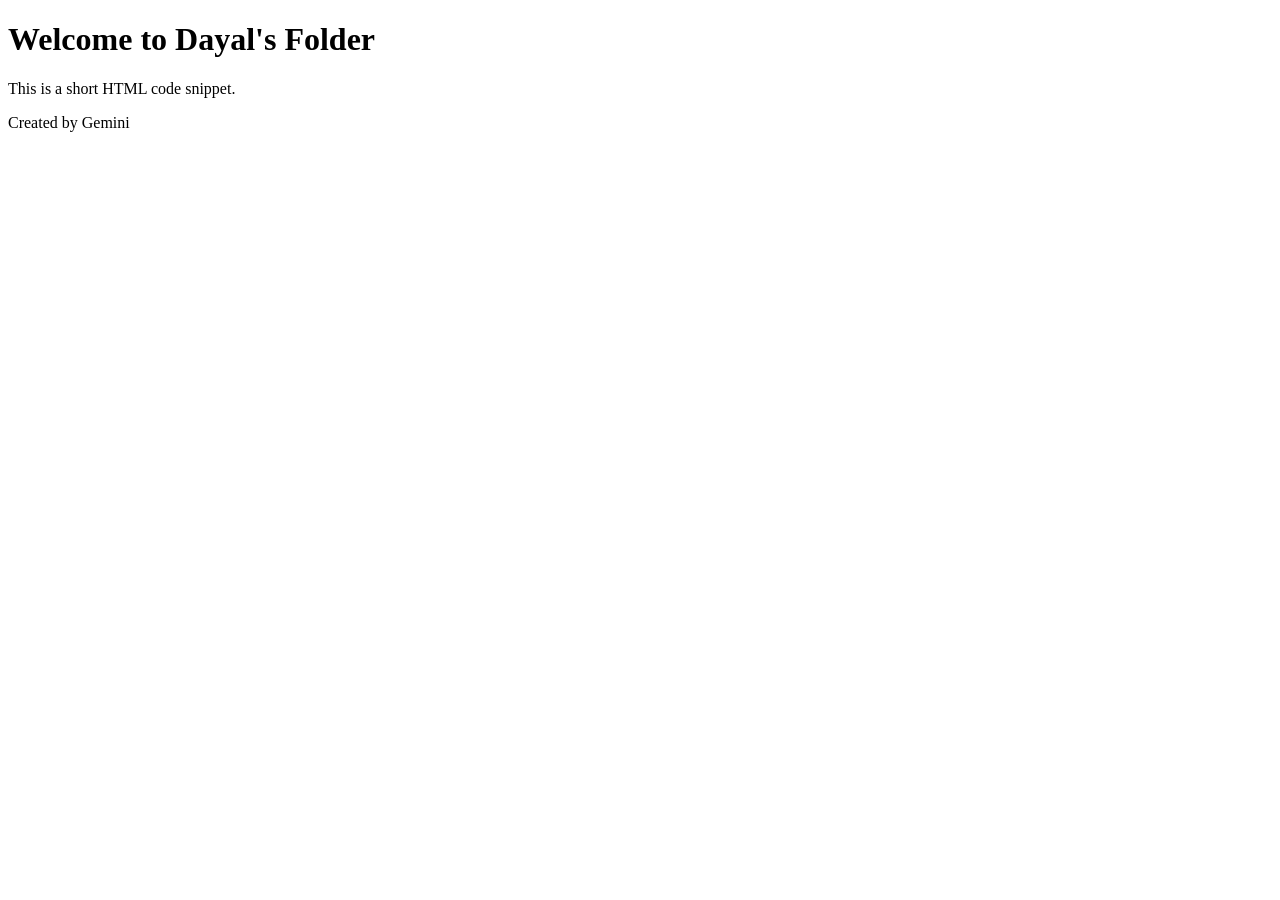
==== dayal/index.html @ 807ec1be "index file created by gemini cli" ====
<!DOCTYPE html>
<html lang="en">
<head>
    <meta charset="UTF-8">
    <meta name="viewport" content="width=device-width, initial-scale=1.0">
    <title>Dayal's Page</title>
</head>
<body>
    <h1>Welcome to Dayal's Folder</h1>
    <p>This is a short HTML code snippet.</p>
    <footer>
        <p>Created by Gemini</p>
    </footer>
</body>
</html>
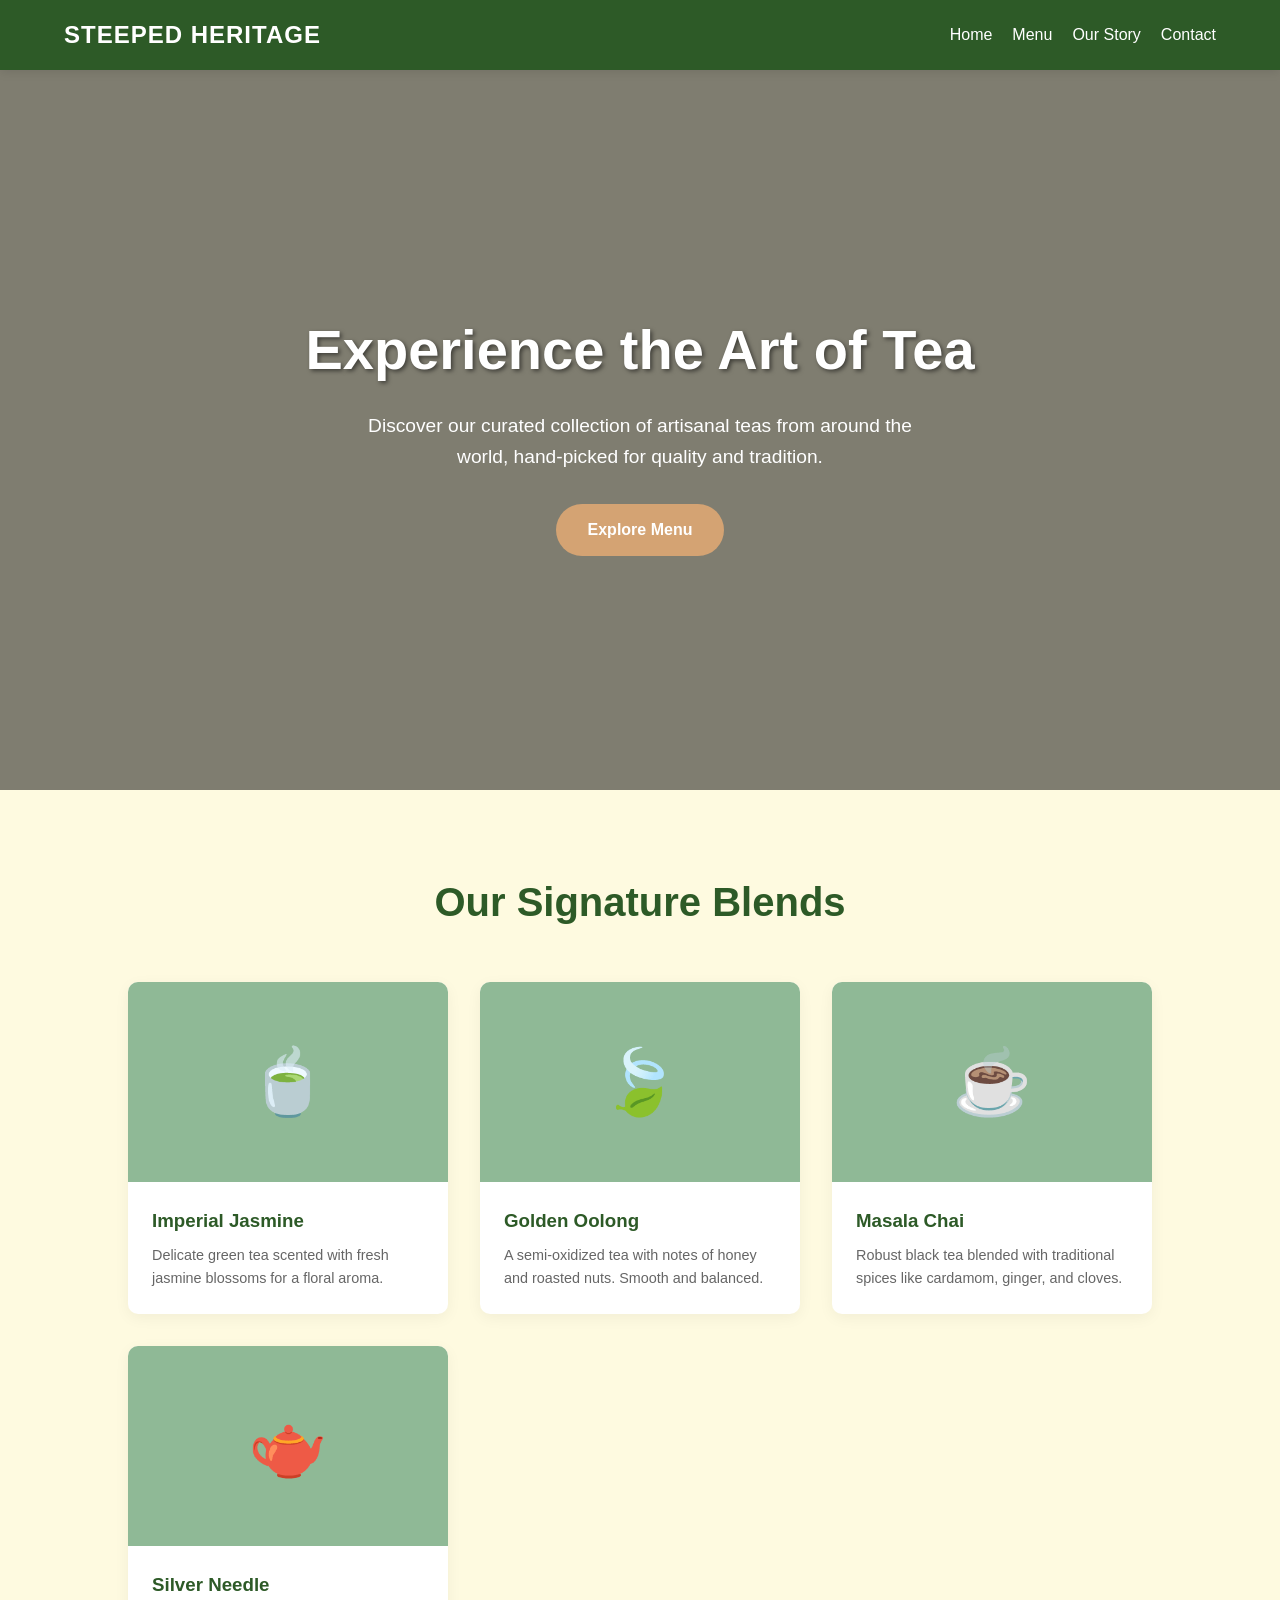
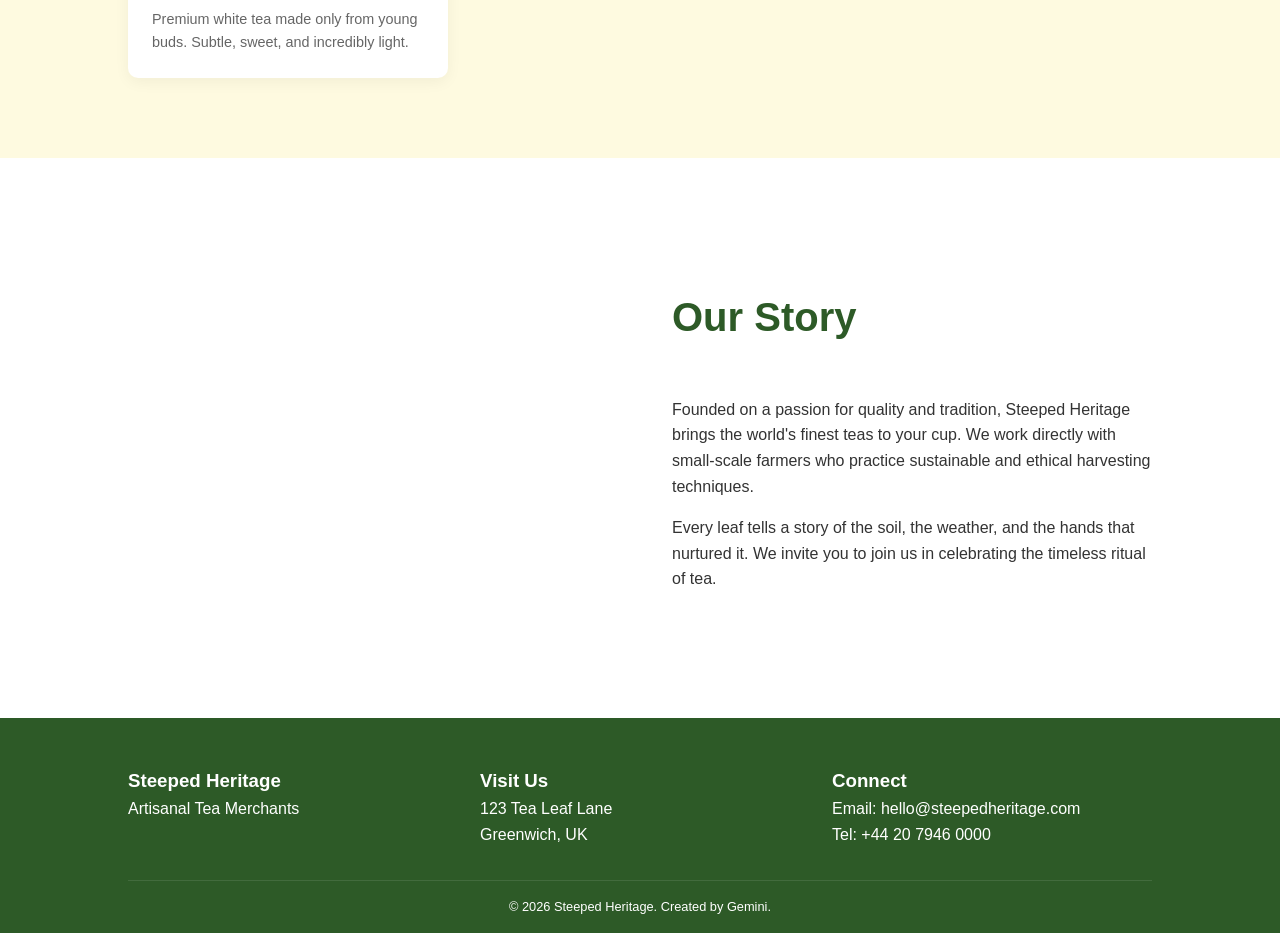
==== commit ae12154c: "Steeped Heritage" ====
--- a/dayal/index.html
+++ b/dayal/index.html
@@ -3,13 +3,296 @@
 <head>
     <meta charset="UTF-8">
     <meta name="viewport" content="width=device-width, initial-scale=1.0">
-    <title>Dayal's Page</title>
+    <title>Steeped Heritage | Artisanal Tea Shop</title>
+    <style>
+        :root {
+            --primary-color: #2d5a27;
+            --secondary-color: #8fb996;
+            --accent-color: #d4a373;
+            --text-color: #333;
+            --light-bg: #fefae0;
+            --white: #ffffff;
+        }
+
+        * {
+            margin: 0;
+            padding: 0;
+            box-sizing: border-box;
+            font-family: 'Segoe UI', Tahoma, Geneva, Verdana, sans-serif;
+        }
+
+        body {
+            background-color: var(--light-bg);
+            color: var(--text-color);
+            line-height: 1.6;
+        }
+
+        header {
+            background-color: var(--primary-color);
+            color: var(--white);
+            padding: 1rem 5%;
+            display: flex;
+            justify-content: space-between;
+            align-items: center;
+            position: sticky;
+            top: 0;
+            z-index: 1000;
+            box-shadow: 0 2px 10px rgba(0,0,0,0.1);
+        }
+
+        .logo {
+            font-size: 1.5rem;
+            font-weight: bold;
+            letter-spacing: 1px;
+        }
+
+        nav ul {
+            display: flex;
+            list-style: none;
+        }
+
+        nav ul li {
+            margin-left: 20px;
+        }
+
+        nav ul li a {
+            color: var(--white);
+            text-decoration: none;
+            font-weight: 500;
+            transition: color 0.3s;
+        }
+
+        nav ul li a:hover {
+            color: var(--secondary-color);
+        }
+
+        .hero {
+            height: 80vh;
+            background: linear-gradient(rgba(0,0,0,0.5), rgba(0,0,0,0.5)), url('https://images.unsplash.com/photo-1544787210-2211dca4bc15?ixlib=rb-1.2.1&auto=format&fit=crop&w=1350&q=80');
+            background-size: cover;
+            background-position: center;
+            display: flex;
+            flex-direction: column;
+            justify-content: center;
+            align-items: center;
+            text-align: center;
+            color: var(--white);
+            padding: 0 20px;
+        }
+
+        .hero h1 {
+            font-size: 3.5rem;
+            margin-bottom: 1rem;
+            text-shadow: 2px 2px 4px rgba(0,0,0,0.5);
+        }
+
+        .hero p {
+            font-size: 1.2rem;
+            max-width: 600px;
+            margin-bottom: 2rem;
+        }
+
+        .btn {
+            background-color: var(--accent-color);
+            color: var(--white);
+            padding: 0.8rem 2rem;
+            text-decoration: none;
+            border-radius: 30px;
+            font-weight: bold;
+            transition: transform 0.3s, background-color 0.3s;
+        }
+
+        .btn:hover {
+            background-color: #bc8a5f;
+            transform: translateY(-3px);
+        }
+
+        .section {
+            padding: 5rem 10%;
+        }
+
+        .section-title {
+            text-align: center;
+            margin-bottom: 3rem;
+            font-size: 2.5rem;
+            color: var(--primary-color);
+        }
+
+        .tea-grid {
+            display: grid;
+            grid-template-columns: repeat(auto-fit, minmax(250px, 1fr));
+            gap: 2rem;
+        }
+
+        .tea-card {
+            background: var(--white);
+            border-radius: 10px;
+            overflow: hidden;
+            box-shadow: 0 4px 15px rgba(0,0,0,0.05);
+            transition: transform 0.3s;
+        }
+
+        .tea-card:hover {
+            transform: scale(1.05);
+        }
+
+        .tea-img {
+            height: 200px;
+            background-color: var(--secondary-color);
+            display: flex;
+            align-items: center;
+            justify-content: center;
+            font-size: 4rem;
+        }
+
+        .tea-info {
+            padding: 1.5rem;
+        }
+
+        .tea-info h3 {
+            margin-bottom: 0.5rem;
+            color: var(--primary-color);
+        }
+
+        .tea-info p {
+            font-size: 0.9rem;
+            color: #666;
+        }
+
+        .about {
+            background-color: var(--white);
+            display: flex;
+            align-items: center;
+            gap: 4rem;
+            flex-wrap: wrap;
+        }
+
+        .about-content {
+            flex: 1;
+            min-width: 300px;
+        }
+
+        .about-img {
+            flex: 1;
+            min-width: 300px;
+            height: 400px;
+            background: url('https://images.unsplash.com/photo-1594631252845-29fc4586c56c?ixlib=rb-1.2.1&auto=format&fit=crop&w=634&q=80') center/cover;
+            border-radius: 20px;
+        }
+
+        footer {
+            background-color: var(--primary-color);
+            color: var(--white);
+            padding: 3rem 10% 1rem;
+            text-align: center;
+        }
+
+        .footer-content {
+            display: grid;
+            grid-template-columns: repeat(auto-fit, minmax(200px, 1fr));
+            gap: 2rem;
+            margin-bottom: 2rem;
+            text-align: left;
+        }
+
+        .footer-bottom {
+            border-top: 1px solid rgba(255,255,255,0.1);
+            padding-top: 1rem;
+            font-size: 0.8rem;
+        }
+
+        @media (max-width: 768px) {
+            .hero h1 { font-size: 2.5rem; }
+            header { flex-direction: column; text-align: center; }
+            nav ul { margin-top: 1rem; }
+            nav ul li { margin: 0 10px; }
+        }
+    </style>
 </head>
 <body>
-    <h1>Welcome to Dayal's Folder</h1>
-    <p>This is a short HTML code snippet.</p>
-    <footer>
-        <p>Created by Gemini</p>
+
+    <header>
+        <div class="logo">STEEPED HERITAGE</div>
+        <nav>
+            <ul>
+                <li><a href="#home">Home</a></li>
+                <li><a href="#menu">Menu</a></li>
+                <li><a href="#about">Our Story</a></li>
+                <li><a href="#contact">Contact</a></li>
+            </ul>
+        </nav>
+    </header>
+
+    <section class="hero" id="home">
+        <h1>Experience the Art of Tea</h1>
+        <p>Discover our curated collection of artisanal teas from around the world, hand-picked for quality and tradition.</p>
+        <a href="#menu" class="btn">Explore Menu</a>
+    </section>
+
+    <section class="section" id="menu">
+        <h2 class="section-title">Our Signature Blends</h2>
+        <div class="tea-grid">
+            <div class="tea-card">
+                <div class="tea-img">🍵</div>
+                <div class="tea-info">
+                    <h3>Imperial Jasmine</h3>
+                    <p>Delicate green tea scented with fresh jasmine blossoms for a floral aroma.</p>
+                </div>
+            </div>
+            <div class="tea-card">
+                <div class="tea-img">🍃</div>
+                <div class="tea-info">
+                    <h3>Golden Oolong</h3>
+                    <p>A semi-oxidized tea with notes of honey and roasted nuts. Smooth and balanced.</p>
+                </div>
+            </div>
+            <div class="tea-card">
+                <div class="tea-img">☕</div>
+                <div class="tea-info">
+                    <h3>Masala Chai</h3>
+                    <p>Robust black tea blended with traditional spices like cardamom, ginger, and cloves.</p>
+                </div>
+            </div>
+            <div class="tea-card">
+                <div class="tea-img">🫖</div>
+                <div class="tea-info">
+                    <h3>Silver Needle</h3>
+                    <p>Premium white tea made only from young buds. Subtle, sweet, and incredibly light.</p>
+                </div>
+            </div>
+        </div>
+    </section>
+
+    <section class="section about" id="about">
+        <div class="about-img"></div>
+        <div class="about-content">
+            <h2 class="section-title" style="text-align: left;">Our Story</h2>
+            <p>Founded on a passion for quality and tradition, Steeped Heritage brings the world's finest teas to your cup. We work directly with small-scale farmers who practice sustainable and ethical harvesting techniques.</p>
+            <p style="margin-top: 1rem;">Every leaf tells a story of the soil, the weather, and the hands that nurtured it. We invite you to join us in celebrating the timeless ritual of tea.</p>
+        </div>
+    </section>
+
+    <footer id="contact">
+        <div class="footer-content">
+            <div>
+                <h3>Steeped Heritage</h3>
+                <p>Artisanal Tea Merchants</p>
+            </div>
+            <div>
+                <h3>Visit Us</h3>
+                <p>123 Tea Leaf Lane</p>
+                <p>Greenwich, UK</p>
+            </div>
+            <div>
+                <h3>Connect</h3>
+                <p>Email: hello@steepedheritage.com</p>
+                <p>Tel: +44 20 7946 0000</p>
+            </div>
+        </div>
+        <div class="footer-bottom">
+            <p>&copy; 2026 Steeped Heritage. Created by Gemini.</p>
+        </div>
     </footer>
+
 </body>
 </html>
